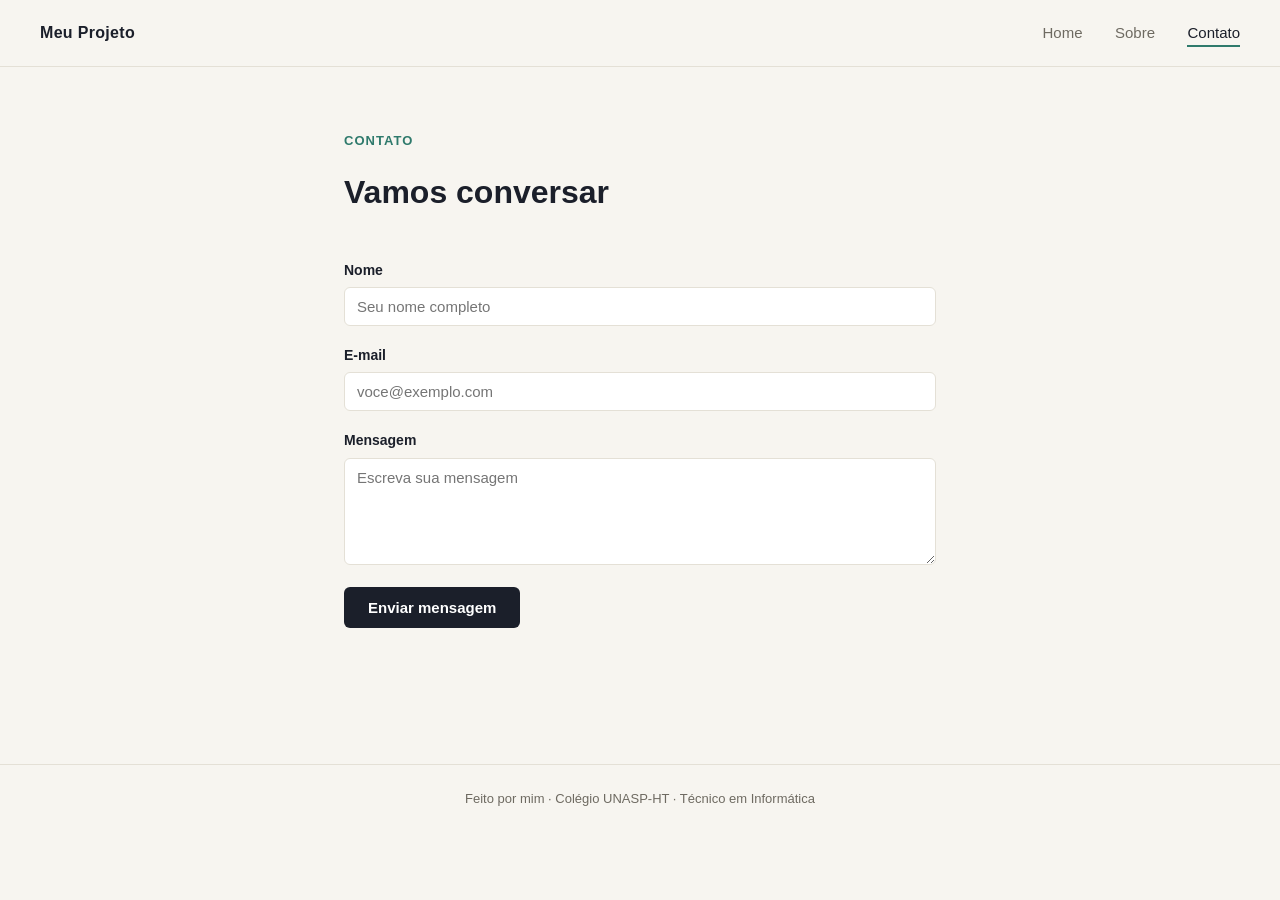
==== pages/contato.html @ fddf3a89 "Upload Site" ====
<!DOCTYPE html>
<html lang="pt-BR">
<head>
  <meta charset="UTF-8">
  <meta name="viewport" content="width=device-width, initial-scale=1.0">
  <title>Contato | Meu Projeto Pessoal</title>
  <link rel="stylesheet" href="../css/style.css">
</head>
<body>

  <header class="site-header">
    <div class="brand">Meu Projeto</div>
    <nav>
      <a href="../index.html">Home</a>
      <a href="sobre.html">Sobre</a>
      <a href="contato.html" class="active">Contato</a>
    </nav>
  </header>

  <main>
    <section class="page-intro">
      <span class="eyebrow">Contato</span>
      <h1>Vamos conversar</h1>
      <p class="lead">
    
      </p>
    </section>

    <section class="content-block">
      <form id="contact-form" novalidate>
        <label for="nome">Nome</label>
        <input type="text" id="nome" name="nome" placeholder="Seu nome completo" required>

        <label for="email">E-mail</label>
        <input type="email" id="email" name="email" placeholder="voce@exemplo.com" required>

        <label for="mensagem">Mensagem</label>
        <textarea id="mensagem" name="mensagem" rows="5" placeholder="Escreva sua mensagem" required></textarea>

        <button type="submit" class="btn">Enviar mensagem</button>
        <p id="form-feedback" class="feedback" aria-live="polite"></p>
      </form>
    </section>
  </main>

  <footer class="site-footer">
    <p>Feito por mim &middot; Colégio UNASP-HT &middot; Técnico em Informática</p>
  </footer>

  <script src="../js/main.js"></script>
</body>
</html>
---- css/style.css ----
* {
  margin: 0;
  padding: 0;
  box-sizing: border-box;
}

:root {
  --bg: #F7F5F0;
  --ink: #1B1F2A;
  --teal: #2F7A6C;
  --muted: #6E6A61;
  --card-bg: #FFFFFF;
  --border: #E4E0D6;
}

body {
  font-family: -apple-system, "Segoe UI", Roboto, Helvetica, Arial, sans-serif;
  background: var(--bg);
  color: var(--ink);
  line-height: 1.6;
}

/* ---- Header e menu ---- */
.site-header {
  display: flex;
  justify-content: space-between;
  align-items: center;
  padding: 20px 40px;
  border-bottom: 1px solid var(--border);
}

.brand {
  font-weight: 700;
  letter-spacing: 0.02em;
}

.site-header nav a {
  color: var(--muted);
  text-decoration: none;
  margin-left: 28px;
  font-size: 15px;
  padding-bottom: 4px;
  border-bottom: 2px solid transparent;
  transition: color 0.2s, border-color 0.2s;
}

.site-header nav a:hover,
.site-header nav a.active {
  color: var(--ink);
  border-bottom-color: var(--teal);
}

/* ---- Hero (Home) ---- */
.hero {
  max-width: 640px;
  margin: 80px auto 60px;
  padding: 0 24px;
  text-align: center;
}

.eyebrow {
  display: inline-block;
  color: var(--teal);
  font-size: 13px;
  font-weight: 600;
  letter-spacing: 0.08em;
  text-transform: uppercase;
  margin-bottom: 16px;
}

.hero h1 {
  font-size: 40px;
  line-height: 1.2;
  margin-bottom: 16px;
}

.lead {
  color: var(--muted);
  font-size: 17px;
  margin-bottom: 28px;
}

.btn {
  display: inline-block;
  background: var(--ink);
  color: #fff;
  text-decoration: none;
  padding: 12px 24px;
  border-radius: 6px;
  font-size: 15px;
  font-weight: 600;
  border: none;
  cursor: pointer;
  transition: background 0.2s;
}

.btn:hover {
  background: var(--teal);
}

.highlights {
  max-width: 900px;
  margin: 0 auto 100px;
  padding: 0 24px;
  display: grid;
  grid-template-columns: repeat(3, 1fr);
  gap: 20px;
}

.card {
  background: var(--card-bg);
  border: 1px solid var(--border);
  border-radius: 10px;
  padding: 24px;
}

.card h2 {
  font-size: 16px;
  color: var(--teal);
  margin-bottom: 8px;
}

.card p {
  color: var(--muted);
  font-size: 14px;
}

.page-intro {
  max-width: 640px;
  margin: 60px auto 20px;
  padding: 0 24px;
}

.page-intro h1 {
  font-size: 32px;
  margin-bottom: 12px;
}

.content-block {
  max-width: 640px;
  margin: 0 auto 100px;
  padding: 0 24px;
}

.content-block h2 {
  font-size: 20px;
  margin: 28px 0 10px;
}

.content-block ul {
  padding-left: 20px;
  color: var(--muted);
}

.content-block li {
  margin-bottom: 6px;
}

form {
  display: flex;
  flex-direction: column;
  gap: 6px;
  margin-top: 20px;
}

form label {
  font-size: 14px;
  font-weight: 600;
  margin-top: 12px;
}

form input,
form textarea {
  padding: 10px 12px;
  border: 1px solid var(--border);
  border-radius: 6px;
  font-size: 15px;
  font-family: inherit;
  background: var(--card-bg);
  color: var(--ink);
}

form input:focus,
form textarea:focus {
  outline: 2px solid var(--teal);
  outline-offset: 1px;
}

form .btn {
  align-self: flex-start;
  margin-top: 16px;
}

.feedback {
  font-size: 14px;
  margin-top: 10px;
  min-height: 20px;
}

.feedback.error { color: #B3261E; }
.feedback.success { color: var(--teal); }

.site-footer {
  text-align: center;
  padding: 24px;
  color: var(--muted);
  font-size: 13px;
  border-top: 1px solid var(--border);
}

.profile-photo {
  display: block;
  width: 300px;
  height: 300px;
  border-radius: 50%;
  object-fit: cover;
  border: 3px solid var(--teal);
  margin: 0 auto 20px;
}

/* ---- Busca de time (API) ---- */
.time-card {
  margin-top: 16px;
  text-align: center;
}

.time-escudo {
  width: 96px;
  height: 96px;
  object-fit: contain;
  margin-bottom: 12px;
}

@media (max-width: 640px) {
  .site-header {
    flex-direction: column;
    gap: 12px;
    padding: 16px 24px;
  }
  .highlights {
    grid-template-columns: 1fr;
  }
  .hero h1 {
    font-size: 30px;
  }
}
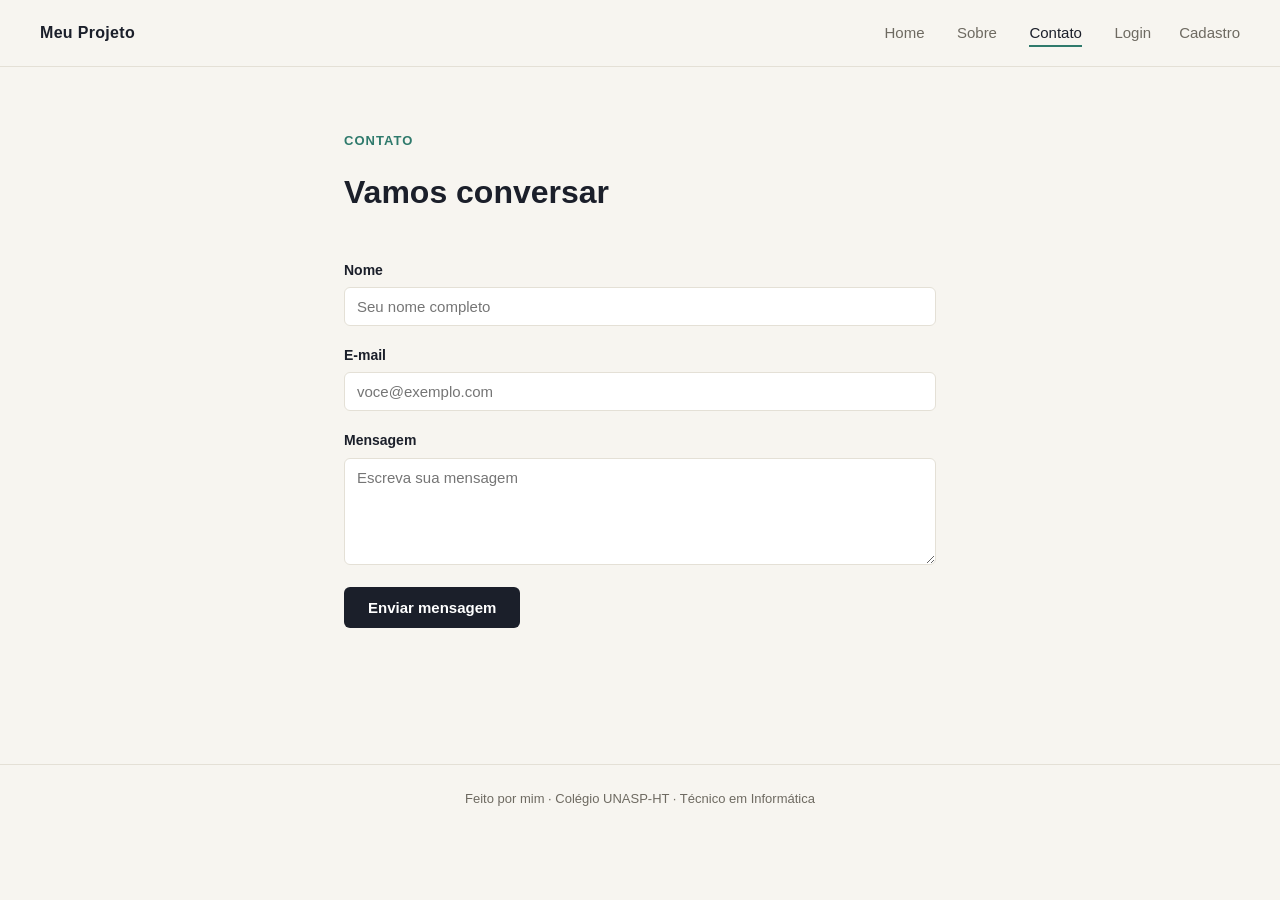
==== commit 254d41b6: "Adiciona paginas de login, cadastro, usuarios e mensagens" ====
--- a/pages/contato.html
+++ b/pages/contato.html
@@ -47,6 +47,8 @@
     <p>Feito por mim &middot; Colégio UNASP-HT &middot; Técnico em Informática</p>
   </footer>
 
+  <script src="../js/api.js"></script>
+  <script src="../js/menu.js"></script>
   <script src="../js/main.js"></script>
 </body>
 </html>
